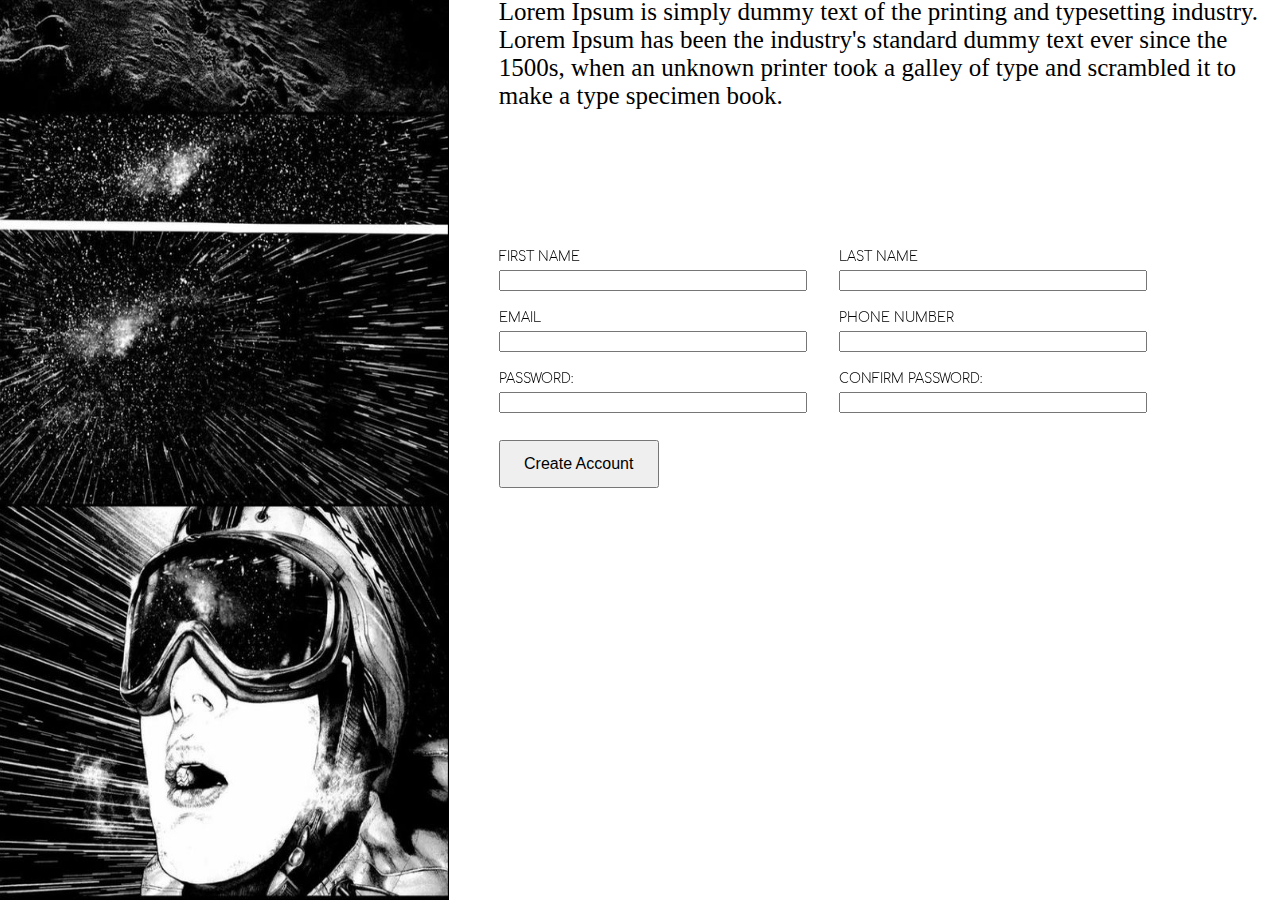
==== index.html @ 915a0d1a "davighale da martod vigrdzeni tavi, droa rames vuyuro." ====
<!DOCTYPE html>
<html lang="en">
<head>
    <link rel="stylesheet" href="style.css">
    <meta charset="UTF-8">
    <meta name="viewport" content="width=device-width, initial-scale=1.0">
    <title>Document</title>
</head>
<body>
    <div class="main">
        <div class="left">
            <div>
                <div class="gray-line"></div>
                <div class="odin-png"></div>
                <div class="odin-text"></div>
            </div>
        </div>
        <div class="right">
            <div class="top-text">Lorem Ipsum is simply dummy text of the printing and typesetting industry. Lorem Ipsum has been the industry's standard dummy text ever since the 1500s, when an unknown printer took a galley of type and scrambled it to make a type specimen book.</div>
            <div class="form-box">
                <form action="">
                    <div>
                    <label for="first name">first name</label>
                    <input type="text" name="first name" id="first name" required>
                    </div>
                    <div class="right-input">
<label for="last name">last name</label>
                    <input type="text" name="last name" id="last name" required>
                    </div>
                    <div>
  <label for="email">email</label>
                    <input type="email" name="email" id="email" required>
                    </div>
                    <div class="right-input">
                  <label for="phone number">phone number</label>
                    <input type="tel" name="phone number" id="phone number" pattern="[0-9]{10}" required>
                    </div>
                    <div>
                    <label for="password">Password:</label>
                    <input type="password" id="password" name="password" required>
                    </div>
                    <div class="right-input">            
                    <label for="confirm-password">Confirm Password:</label>
                    <input type="password" id="confirm-password" name="confirm-password" required>
                    </div>
                      <input id="button" type="submit" value="Create Account">
                      <p id="error-message" style="color: red; display: none;">Passwords do not match</p>
                </form>
            </div>
        </div>  
    </div>
</body>
<script>
  function validateForm() {
    var password = document.getElementById("password").value;
    var confirmPassword = document.getElementById("confirm-password").value;
    var errorMessage = document.getElementById("error-message");

    if (password !== confirmPassword) {
      errorMessage.style.display = "block";
      return false; // Prevent form submission
    } else {
      errorMessage.style.display = "none";
      return true; // Allow form submission
    }
  }
</script>
</html>
---- style.css ----
body {
    overflow: hidden;
}

@font-face {
    font-family: Comfortaa;
    src: url(./fonts/Comfortaa.ttf);
}
/* Hide scrollbar on all elements */
*::-webkit-scrollbar {
    width: 0.1em;
}

*::-webkit-scrollbar-track {
    background-color: transparent;
}

*::-webkit-scrollbar-thumb {
    background-color: transparent;
}

.main{
    display: flex;
    margin: -10px;

}

.left{
    width: 35%;
    height: 100vh;
    border: 1px solid black;
    background-image: url(./images/mori.jpg);
    background-size: 100% 100%;
}

.right{
    width: 65%;
    height: 100vh;
    background-color: rgb(255, 255, 255);
    display: flex;
    flex-direction: column;
}

.form-box{
    width: 100%;
    height: 30%;
    align-self: ;
}

#button{
    width: 10rem;
    height: 3rem;
    margin-left: 50px;
    font-size: medium;
    position: absolute;
    top: 190px;
}

.top-text{
    margin-left: 50px;
    font-size: 25px;
    align-self: ;
    

}

form{
    display: grid;
    grid-template-rows: 2fr auto;
    /* Adjust the height of the first row as needed */
    grid-template-columns: repeat(2, 200px);
    gap: 40px;
    font-family: Comfortaa;
    text-transform: uppercase;
    font-size: 13px;
    position: absolute;
    top: 250px;
    
}

input{
    width: 300px;
    margin-left: 50px;
    position: relative;
    top: 20px;
}

label{
    margin-left: 50px;
    word-break: normal;
    position: fixed;
}

.right-input{
    margin-left: 100px;
}
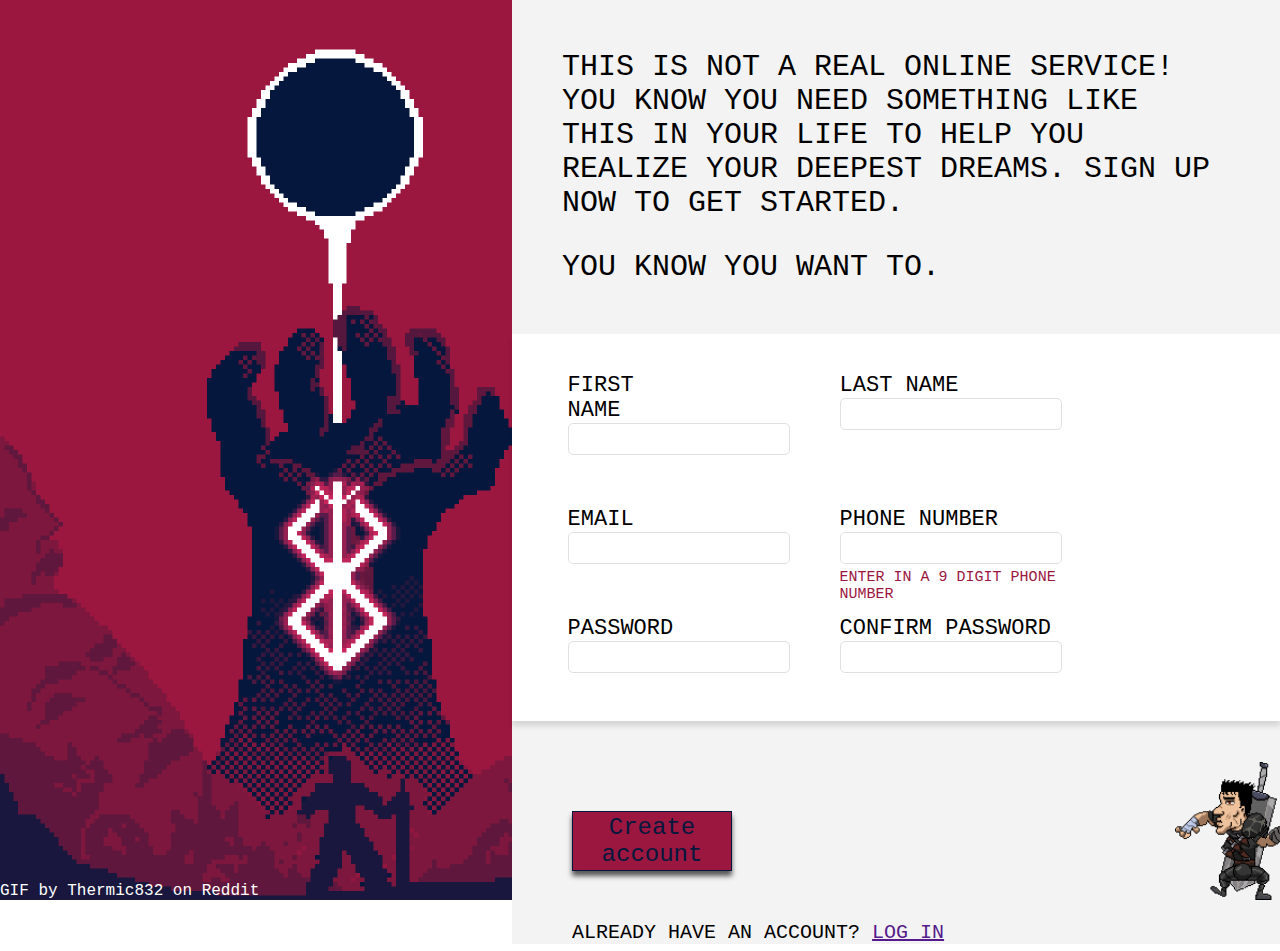
==== commit 6a05ca3d: "3hour 27min. finished." ====
--- a/index.html
+++ b/index.html
@@ -1,68 +1,123 @@
 <!DOCTYPE html>
 <html lang="en">
 <head>
-    <link rel="stylesheet" href="style.css">
-    <meta charset="UTF-8">
-    <meta name="viewport" content="width=device-width, initial-scale=1.0">
-    <title>Document</title>
+  <link rel="stylesheet" href="style.css">
+  <meta charset="UTF-8">
+  <meta name="viewport" content="width=device-width, initial-scale=1.0">
+  <title>Sign up form</title>
 </head>
 <body>
     <div class="main">
-        <div class="left">
-            <div>
-                <div class="gray-line"></div>
-                <div class="odin-png"></div>
-                <div class="odin-text"></div>
-            </div>
-        </div>
-        <div class="right">
-            <div class="top-text">Lorem Ipsum is simply dummy text of the printing and typesetting industry. Lorem Ipsum has been the industry's standard dummy text ever since the 1500s, when an unknown printer took a galley of type and scrambled it to make a type specimen book.</div>
-            <div class="form-box">
-                <form action="">
-                    <div>
-                    <label for="first name">first name</label>
-                    <input type="text" name="first name" id="first name" required>
-                    </div>
-                    <div class="right-input">
-<label for="last name">last name</label>
-                    <input type="text" name="last name" id="last name" required>
-                    </div>
-                    <div>
-  <label for="email">email</label>
-                    <input type="email" name="email" id="email" required>
-                    </div>
-                    <div class="right-input">
-                  <label for="phone number">phone number</label>
-                    <input type="tel" name="phone number" id="phone number" pattern="[0-9]{10}" required>
-                    </div>
-                    <div>
-                    <label for="password">Password:</label>
-                    <input type="password" id="password" name="password" required>
-                    </div>
-                    <div class="right-input">            
-                    <label for="confirm-password">Confirm Password:</label>
-                    <input type="password" id="confirm-password" name="confirm-password" required>
-                    </div>
-                      <input id="button" type="submit" value="Create Account">
-                      <p id="error-message" style="color: red; display: none;">Passwords do not match</p>
-                </form>
-            </div>
-        </div>  
+    <div class="left">
+      <div class="credits">GIF by Thermic832 on Reddit</div>
+
     </div>
+    <div class="right">
+      <div class="top-text">This is not a real online service! You know you need something like this in your life to help you realize your deepest dreams. Sign up now to get started.</div>
+      <p>You know you want to.</p>
+      <div class="input-section">
+      <form type="form" id="my-form" name="form" action="./login.html">
+        <label for="name">first name&nbsp;&nbsp;&nbsp;&nbsp;&nbsp;&nbsp;&nbsp;&nbsp;&nbsp;&nbsp;&nbsp;        <input class="input" type="text" name="name" id="firstname" required><div id="first-name-error" class="error"></div></label>
+
+        <label for="last name">last name        <input class="input" type="text" name="last name" id="lastname" required><div id="last-name-error" class="error"></div></label>
+
+        <label for="email">email  &nbsp;&nbsp;&nbsp;&nbsp;&nbsp;&nbsp;&nbsp;      <input class="input" type="email" name="email" id="email" autocomplete="off" ><div id="email-error" class="error"></div></label>
+
+        <label for="telephone">phone number        <input class="input" type="tel" name="telephone" id="phonenumber" autocomplete="off" pattern="[0-9]{9}">
+        <div id="tel-error" class="error">enter in a 9 digit phone number</div></label>
+
+        <label for="password">password        <input class="input" type="password" name="password"required id="password" autocomplete="off" pattern="(?=.*\d)(?=.*[a-z])(?=.*[A-Z]).{8,}">
+        <div id="password-error" class="error"></div>
+      </label>
+
+        <label for="confirm-password">confirm password
+          <input class="input" type="password" name="confirm-password"  autocomplete="off" id="passwordC" required pattern="(?=.*\d)(?=.*[a-z])(?=.*[A-Z]).{8,}">
+          <div id="passwordC-error" class="error"></div>
+        </label>
+      </form>
+
+      </div>       
+          <button type="submit" form="my-form" class="button">Create account</button>
+          <p class="log">Already have an account? <a href="">Log in</a></p>
+          <img class="guts" src="./images/22.gif" alt="guts">
+    </div>
+    </div>
+    <script>
+      
+    const pw = document.querySelector('#password');
+    const pwC = document.querySelector('#passwordC');
+    const firstname = document.querySelector('#firstname');
+    const lastname = document.querySelector('#lastname');
+    const email = document.querySelector('#email');
+    const tel = document.querySelector('#phonenumber');
+    const pwError = document.querySelector('#password-error');
+    const pwCError = document.querySelector('#passwordC-error');
+    const firstnameError = document.querySelector('#first-name-error');
+    const lastnameError = document.querySelector('#last-name-error');
+    const emailError = document.querySelector('#email-error');
+    const telError = document.querySelector('#tel-error');
+    firstname.addEventListener("input", function (event) {
+      if (firstname.value === '') {
+        firstnameError.textContent = 'Please type in your first name.';
+      } else {
+        firstnameError.textContent = '';
+      }
+    }); 
+
+    lastname.addEventListener("input", function (event) {
+      if (lastname.value === '') {
+        lastnameError.textContent = 'Please type in your last name';
+      } else {
+        lastnameError.textContent = '';
+      }
+    }); 
+
+    email.addEventListener("input", function (event) {
+      if (email.validity.typeMismatch) {
+        emailError.textContent = 'Please enter in a valid Email. ex(johnSmith@email.com)';
+      } else {
+        emailError.textContent = '';
+      }
+    }); 
+
+    tel.addEventListener("input", function (event) {
+      if (tel.validity.patternMismatch) {
+        telError.textContent = 'enter in a 9 digit phone number';
+      } else {
+        telError.textContent = '';
+      }     
+    }); 
+
+    pw.addEventListener("input", function (event) {
+      if (pw.validity.patternMismatch){
+        const currentValue = pw.value;
+        const regExpCap = /[A-Z]/g;
+        const regExpDig = /[0-9]/g;
+        let result = '';
+        
+        if (currentValue.length < 9){
+          result += 'Password must be at least 8 characters. '
+        } else {
+          result += '';
+        }
+
+        console.log(result);
+        pwError.textContent = result;
+
+  
+      } else {
+        pwError.textContent = '';
+      }
+    });
+  
+    pwC.addEventListener("input", function (event) {
+      if (pwC.value !== pw.value) {
+        pwCError.textContent = 'Passwords do not match';
+      } else {
+        pwCError.textContent = '';
+      }
+    }); 
+  
+    </script>
 </body>
-<script>
-  function validateForm() {
-    var password = document.getElementById("password").value;
-    var confirmPassword = document.getElementById("confirm-password").value;
-    var errorMessage = document.getElementById("error-message");
-
-    if (password !== confirmPassword) {
-      errorMessage.style.display = "block";
-      return false; // Prevent form submission
-    } else {
-      errorMessage.style.display = "none";
-      return true; // Allow form submission
-    }
-  }
-</script>
 </html>--- a/style.css
+++ b/style.css
@@ -1,11 +1,22 @@
+* {
+    margin: 0;
+    padding: 0;
+    border: 0;
+    outline: 0;
+    font-size: 100%;
+    vertical-align: baseline;
+    background: transparent;
+}
+
 body {
     overflow: hidden;
 }
 
 @font-face {
-    font-family: Comfortaa;
-    src: url(./fonts/Comfortaa.ttf);
+    font-family: pixel;
+    src: url('https: //fonts.googleapis.com/css2?family=VT323&display=swap');
 }
+
 /* Hide scrollbar on all elements */
 *::-webkit-scrollbar {
     width: 0.1em;
@@ -21,76 +32,133 @@
 
 .main{
     display: flex;
-    margin: -10px;
+}
+
+.left{
+    width: 40%;
+    height: 100vh;
+    background-image: url(./images/6yts2uczrfua1.gif);
+    background-size: cover;
+    background-repeat: no-repeat;
+}
+
+.right{
+    width: 60%;
+    background-color: rgb(243, 243, 243);
+}
+
+.top-text{
+    font-family: 'VT323', monospace;
+    font-size: 30px;
+    margin-left: 50px;
+    margin-top: 50px;
+    text-transform: uppercase;
+    width: 85%;
+}
+
+p{
+    margin-left: 50px;
+    font-size: 30px;
+    text-transform: uppercase;
+    margin-top: 30px;
+        font-family: 'VT323', monospace;
+}
+
+.input{
+    padding: 5px 10px;
+    border-radius: 5px;
+    border: 1px solid rgb(224, 224, 224);
+    font-size: .9rem;
+    
+    height: 20px;
+    width: 200px;
+}
+
+form {
+    display: flex;
+    width: 60vw;
+    height: auto;
+    flex-flow: row wrap;
+    font-size: 1rem;
+    margin-left: 30px;
+    gap: 2rem;
+}
+
+.input-section {
+    display: flex;
+    justify-content: center;
+    flex-direction: column;
+    background-color: white;
+    padding: 1.2rem 2vw 3rem 2vw;
+    box-shadow: 0px 5px 5px rgba(0, 0, 0, 0.123);
+    margin-top: 50px;
+}
+
+label {
+  position: relative;
+  width: 15rem;
+    margin-top: 20px;
+
+  text-transform: uppercase;
+    font-family: 'VT323', monospace;
+    font-size: 22px;
+}
+
+.button{
+    background-color: #9B173F;
+    color: #05173D;
+    border: 1px solid #05173D;
+    border-style: groove;
+    height: 60px;
+    width: 160px;
+    margin-top: 90px;
+    margin-left: 60px;
+    box-shadow: 0px 5px 5px 0 rgba(0, 0, 0, 0.642);
+    font-family: 'VT323', monospace;
+    font-size: 24px;
+    transition: 200ms;
+}
+
+.button:active{
+    box-shadow: none;
+    transition: 200ms;
+    transform: translateY(5px);
+    background-color: #870f33;
+}
+
+.log{
+    margin-top: 50px;
+    font-size: 20px;
+    margin-left: 60px;
+}
+
+.credits{
+    position: absolute;
+    color: white;
+    font-family: 'VT323', monospace;
+    bottom: 0;
+}
+
+.guts{
+    position: absolute;
+    bottom: 0px;
+    width: 120px;
+    right: -15px;
+}
+
+.lets-text{
+        font-family: 'VT323', monospace;
+        font-size: 30px;
+        text-transform: uppercase;
+        margin-left: 27px;
 
 }
 
-.left{
-    width: 35%;
-    height: 100vh;
-    border: 1px solid black;
-    background-image: url(./images/mori.jpg);
-    background-size: 100% 100%;
-}
-
-.right{
-    width: 65%;
-    height: 100vh;
-    background-color: rgb(255, 255, 255);
-    display: flex;
-    flex-direction: column;
-}
-
-.form-box{
-    width: 100%;
-    height: 30%;
-    align-self: ;
-}
-
-#button{
-    width: 10rem;
-    height: 3rem;
-    margin-left: 50px;
-    font-size: medium;
+.error{
     position: absolute;
-    top: 190px;
-}
-
-.top-text{
-    margin-left: 50px;
-    font-size: 25px;
-    align-self: ;
-    
+    color: #9B173F;
+    font-size: 15px;
+    width: 220px;
+    margin-top: 5px;
 
 }
-
-form{
-    display: grid;
-    grid-template-rows: 2fr auto;
-    /* Adjust the height of the first row as needed */
-    grid-template-columns: repeat(2, 200px);
-    gap: 40px;
-    font-family: Comfortaa;
-    text-transform: uppercase;
-    font-size: 13px;
-    position: absolute;
-    top: 250px;
-    
-}
-
-input{
-    width: 300px;
-    margin-left: 50px;
-    position: relative;
-    top: 20px;
-}
-
-label{
-    margin-left: 50px;
-    word-break: normal;
-    position: fixed;
-}
-
-.right-input{
-    margin-left: 100px;
-}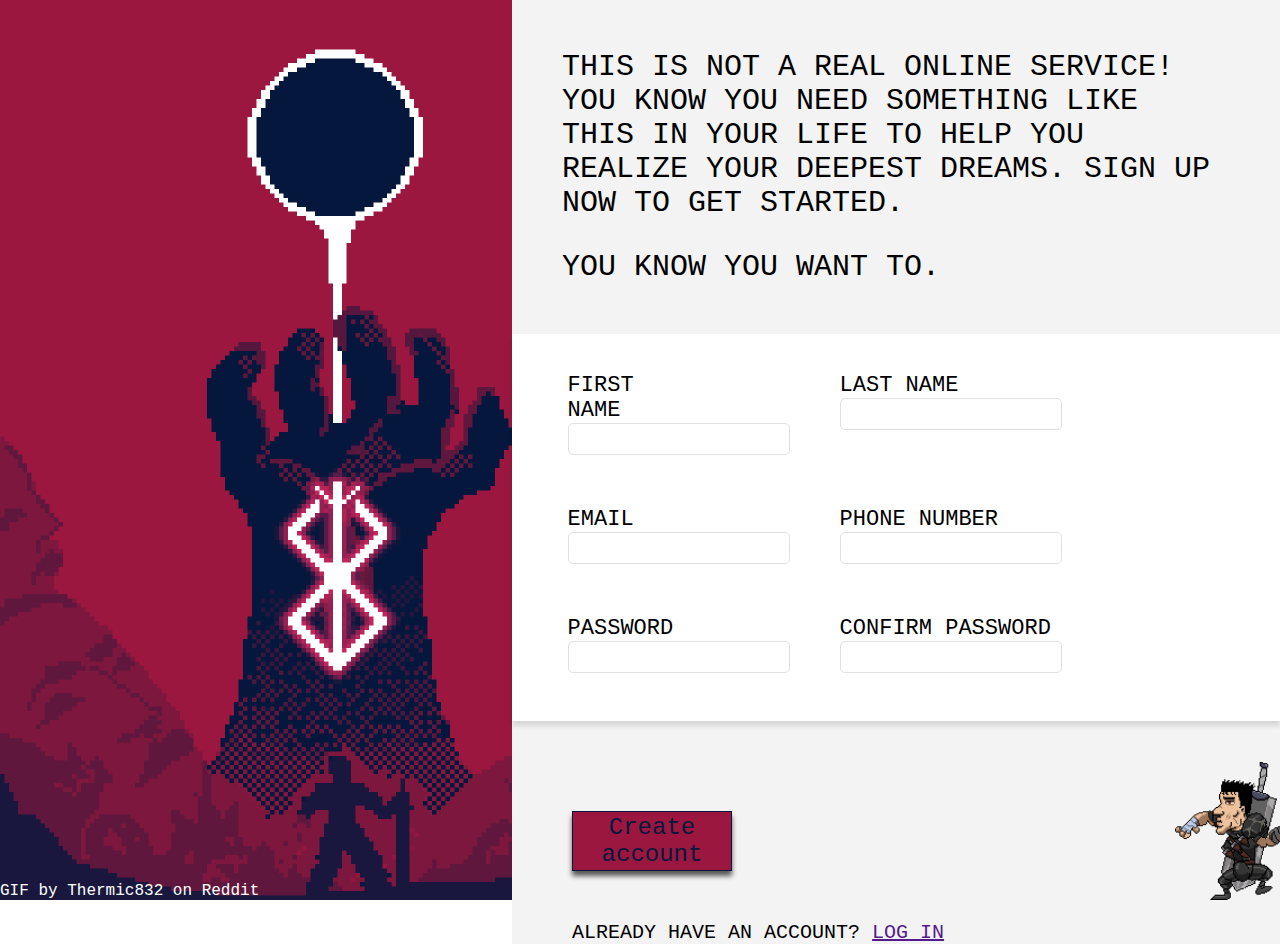
==== commit 7e915178: "Update index.html" ====
--- a/index.html
+++ b/index.html
@@ -24,7 +24,7 @@
         <label for="email">email  &nbsp;&nbsp;&nbsp;&nbsp;&nbsp;&nbsp;&nbsp;      <input class="input" type="email" name="email" id="email" autocomplete="off" ><div id="email-error" class="error"></div></label>
 
         <label for="telephone">phone number        <input class="input" type="tel" name="telephone" id="phonenumber" autocomplete="off" pattern="[0-9]{9}">
-        <div id="tel-error" class="error">enter in a 9 digit phone number</div></label>
+        <div id="tel-error" class="error"></div></label>
 
         <label for="password">password        <input class="input" type="password" name="password"required id="password" autocomplete="off" pattern="(?=.*\d)(?=.*[a-z])(?=.*[A-Z]).{8,}">
         <div id="password-error" class="error"></div>
@@ -120,4 +120,4 @@
   
     </script>
 </body>
-</html>+</html>
